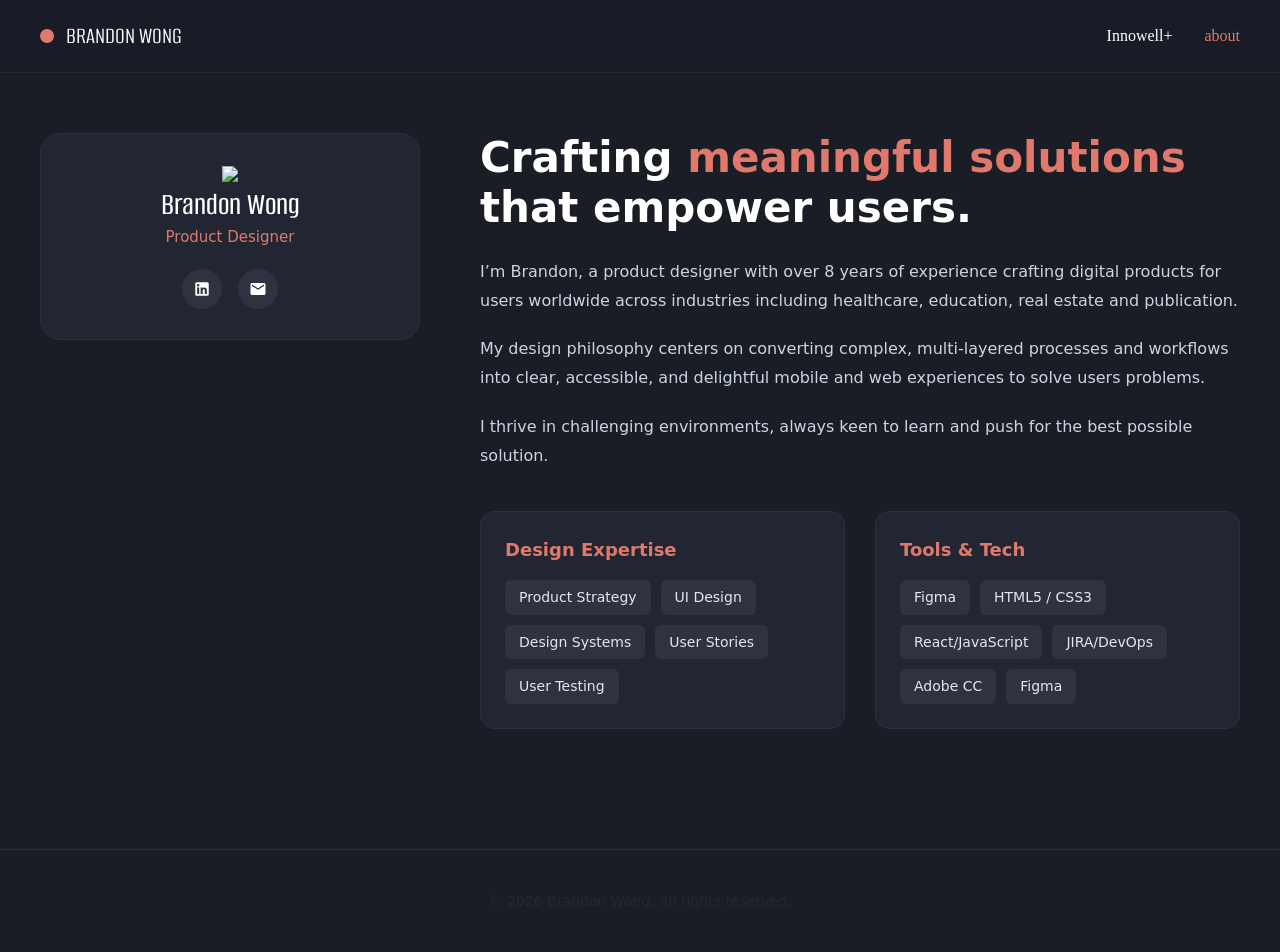
==== about.html @ 5e776abb "First upload" ====
<!DOCTYPE html>
<html lang="en">

<head>
  <meta charset="UTF-8">
  <meta name="viewport" content="width=device-width, initial-scale=1.0">
  <title>About — Brandon Wong | Product Designer</title>
  <meta name="description"
    content="Learn more about Brandon Wong, Senior Product Designer specializing in healthtech, design systems, and complex product strategies.">
  <!-- Fonts -->
  <link rel="preconnect" href="https://fonts.googleapis.com">
  <link rel="preconnect" href="https://fonts.gstatic.com" crossorigin>
  <link
    href="https://fonts.googleapis.com/css2?family=Alumni+Sans:ital,wght@0,100..900;1,100..900&family=Antonio:wght@700&family=Inter:wght@300;400;500;600;700&display=swap"
    rel="stylesheet">
  <!-- Stylesheet -->
  <link rel="stylesheet" href="css/style.css">
</head>

<body>

  <!-- Persistent Site Header (Same header structure as Innowell+ page) -->
  <header class="site-header">
    <div class="container header-inner">
      <!-- Left side: Red circle + Brandon Wong -->
      <a href="index.html" class="header-brand" title="Back to Title Page">
        <span class="brand-dot" aria-hidden="true"></span>
        <span>BRANDON WONG</span>
      </a>

      <!-- Right side: Innowell+ (Active) & About (Inactive) -->
      <nav class="header-nav" aria-label="Main Navigation">
        <a href="innowell.html" class="nav-link inactive">Innowell+</a>
        <a href="about.html" class="nav-link active">about</a>
      </nav>
    </div>
  </header>

  <!-- About Page Content -->
  <main class="about-hero">
    <div class="container">
      <div class="about-grid">

        <!-- Left Column: Avatar & Social Card -->
        <div class="about-avatar-card">
          <div style="border-radius: 30px; ">
            <img src="assets/brandon.svg" />
          </div>
          <!-- <div class="avatar-image-placeholder" aria-label="Brandon Wong initials">BW</div> -->
          <h2 class="avatar-name">Brandon Wong</h2>
          <p class="avatar-role">Product Designer</p>

          <div class="social-links">
            <a href="https://linkedin.com/in/wongbrandon" target="_blank" rel="noopener noreferrer" class="social-icon"
              title="LinkedIn">
              <svg width="18" height="18" fill="currentColor" viewBox="0 0 24 24">
                <path
                  d="M19 3a2 2 0 0 1 2 2v14a2 2 0 0 1-2 2H5a2 2 0 0 1-2-2V5a2 2 0 0 1 2-2h14m-.5 15.5v-5.3a3.26 3.26 0 0 0-3.26-3.26c-.85 0-1.84.52-2.28 1.3v-1.11h-2.79v8.37h2.79v-4.93c0-.77.62-1.4 1.39-1.4a1.4 1.4 0 0 1 1.4 1.4v4.93h2.75M6.88 8.56a1.68 1.68 0 0 0 1.68-1.68c0-.93-.75-1.69-1.68-1.69a1.69 1.69 0 0 0-1.69 1.69c0 .93.76 1.68 1.69 1.68m1.39 9.94v-8.37H5.5v8.37h2.77z" />
              </svg>
            </a>
            <a href="mailto:create@brandonwong.com.au" class="social-icon" title="Email">
              <svg width="18" height="18" fill="currentColor" viewBox="0 0 24 24">
                <path
                  d="M20 4H4c-1.1 0-1.99.9-1.99 2L2 18c0 1.1.9 2 2 2h16c1.1 0 2-.9 2-2V6c0-1.1-.9-2-2-2zm0 4l-8 5-8-5V6l8 5 8-5v2z" />
              </svg>
            </a>
          </div>
        </div>

        <!-- Right Column: Bio, Vision & Skills -->
        <div class="about-bio-content">
          <h1 class="about-bio-title">Crafting <span class="highlight-red">meaningful solutions </span>that
            empower users.</h1>

          <p class="cs-paragraph">
            I’m Brandon, a product designer with over 8 years of experience crafting digital products for users
            worldwide across industries including healthcare, education, real estate and publication.
          </p>
          <p class="cs-paragraph">
            My design philosophy centers on converting complex, multi-layered processes and workflows into
            clear, accessible, and delightful mobile and web experiences to solve users problems.
          </p>
          <p class="cs-paragraph">
            I thrive in challenging environments, always keen to learn and push for the best possible solution.
          </p>

          <!-- Skills & Toolset Grid -->
          <div class="skills-grid">

            <div class="skill-category">
              <h3 class="skill-cat-title">Design Expertise</h3>
              <div class="skill-tags-list">
                <span class="skill-badge">Product Strategy</span>
                <span class="skill-badge">UI Design</span>
                <span class="skill-badge">Design Systems</span>
                <span class="skill-badge">User Stories</span>
                <span class="skill-badge">User Testing</span>
              </div>
            </div>

            <div class="skill-category">
              <h3 class="skill-cat-title">Tools &amp; Tech</h3>
              <div class="skill-tags-list">
                <span class="skill-badge">Figma</span>
                <span class="skill-badge">HTML5 / CSS3</span>
                <span class="skill-badge">React/JavaScript</span>
                <span class="skill-badge">JIRA/DevOps</span>
                <span class="skill-badge">Adobe CC</span>
                <span class="skill-badge">Figma</span>
              </div>
            </div>

          </div>

        </div>

      </div>
    </div>
  </main>

  <!-- Footer -->
  <footer class="site-footer">
    <div class="container">
      <p>&copy; 2026 Brandon Wong. All rights reserved.</p>
    </div>
  </footer>

  <script src="js/main.js"></script>
</body>

</html>
---- css/style.css ----
/* Reset & Base Styles */
*,
*::before,
*::after {
  box-sizing: border-box;
  margin: 0;
  padding: 0;
}

:root {
  --bg-dark: #1a1d26;
  --bg-darker: #13151c;
  --bg-card: #222633;
  --accent-red: #E0796C;
  --text-white: #ffffff;
  --text-muted: #9ba1b0;
  --text-dim: #252734;
  --border-color: #2b3040;
  --container-max-width: 1440px;
  --font-main: 'Helvetica Neue', system-ui, -apple-system, sans-serif;
  --font-display: 'Helvetica Neue', 'Roboto', sans-serif;
}

html,
body {
  width: 100%;
  min-height: 100vh;
  background-color: var(--bg-dark);
  color: var(--text-white);
  font-family: var(--font-main);
  line-height: 1.6;
  -webkit-font-smoothing: antialiased;
  overflow-x: hidden;
}

/* Links & Buttons */
a {
  color: inherit;
  text-decoration: none;
  transition: all 0.2s ease;
}

button {
  font-family: inherit;
  cursor: pointer;
  border: none;
  outline: none;
  background: none;
}

li {
  margin-bottom: 24px;
}

/* Page Layout Containers */
.container {
  max-width: var(--container-max-width);
  margin: 0 auto;
  padding: 0 40px;
}

@media (min-width: 1440px) {
  .container {
    width: 75%;
  }
}

@media (max-width: 768px) {
  .container {
    padding: 0 20px;
  }
}

/* ==========================================================================
   1. TITLE PAGE (Landing Page)
   ========================================================================== */
.title-page-body {
  background-color: #1a1d26;
  height: 100vh;
  width: 100vw;
  overflow: hidden;
  position: relative;
  display: flex;
  align-items: center;
}

.title-page-container {
  width: 100%;
  max-width: var(--container-max-width);
  margin: 0 auto;
  padding: 0 30px;
  position: relative;
  z-index: 10;
}

.title-content-box {
  max-width: 600px;
}

.title-heading {
  font-family: 'Alumni Sans';
  font-size: 100px;
  font-weight: 400;
  letter-spacing: 0.04em;
  line-height: 1.0;
  color: var(--text-white);
  text-transform: uppercase;
  margin-bottom: 12px;
}

.title-subheading {
  font-family: 'Alumni Sans';
  font-size: 32px;
  font-weight: 300;
  letter-spacing: 0.40em;
  color: var(--text-white);
  opacity: 0.9;
  text-transform: lowercase;
  margin-bottom: 60px;
  padding-left: 5px;
}

.title-nav-buttons {
  display: flex;
  align-items: center;
  gap: 48px;
  padding-left: 5px;
}

.title-btn {
  font-size: 18px;
  font-weight: 300;
  letter-spacing: 0.08em;
  color: var(--text-white);
  position: relative;
  padding-bottom: 4px;
}

.title-btn::after {
  content: '';
  position: absolute;
  bottom: 0;
  left: 0;
  width: 0;
  height: 2px;
  background-color: var(--accent-red);
  transition: width 0.3s ease;
}

.title-btn:hover {
  color: var(--accent-red);
}

.title-btn:hover::after {
  width: 100%;
}

/* Large Red Accent Circle on Title Page */
.title-red-circle {
  position: absolute;
  right: -250px;
  top: 50%;
  transform: translateY(-50%);
  width: 800px;
  height: 800px;
  background-color: var(--accent-red);
  border-radius: 50%;
  z-index: 1;
  pointer-events: none;
  box-shadow: 0 0 80px rgba(232, 64, 49, 0.25);
}

/* Title Page Responsiveness */
@media (max-width: 1200px) {
  .title-heading {
    font-size: 72px;
  }

  .title-red-circle {
    width: 650px;
    height: 650px;
    right: -250px;
  }
}

@media (max-width: 900px) {
  .title-page-container {
    padding: 0 40px;
  }

  .title-heading {
    font-size: 56px;
  }

  .title-subheading {
    font-size: 18px;
    letter-spacing: 0.25em;
    margin-bottom: 40px;
  }

  .title-red-circle {
    width: 500px;
    height: 500px;
    right: -200px;
    opacity: 0.85;
  }
}

@media (max-width: 600px) {
  .title-page-container {
    padding: 0 24px;
  }

  .title-heading {
    font-size: 44px;
  }

  .title-subheading {
    font-size: 16px;
    letter-spacing: 0.2em;
  }

  .title-nav-buttons {
    gap: 32px;
  }

  .title-btn {
    font-size: 16px;
  }

  .title-red-circle {
    width: 360px;
    height: 360px;
    right: -180px;
    opacity: 0.7;
  }
}

/* ==========================================================================
   2. HEADER (Innowell+ & About Pages)
   ========================================================================== */
.site-header {
  position: sticky;
  top: 0;
  left: 0;
  width: 100%;
  background-color: rgba(26, 29, 38, 0.95);
  backdrop-filter: blur(12px);
  z-index: 100;
  border-bottom: 1px solid rgba(255, 255, 255, 0.05);
  padding: 24px 0;
}

.header-inner {
  display: flex;
  justify-content: space-between;
  align-items: center;
}

/* Left Brand Link */
.header-brand {
  display: flex;
  align-items: center;
  gap: 12px;
  font-size: 18px;
  font-weight: 500;
  color: var(--text-white);
  font-family: Alumni Sans;
  font-weight: 400;
  font-style: Regular;
  font-size: 24px;
  line-height: 100%;
  letter-spacing: 0%;
  vertical-align: middle;
}

.brand-dot {
  width: 14px;
  height: 14px;
  background-color: var(--accent-red);
  border-radius: 50%;
  display: inline-block;
}

.header-brand:hover .brand-dot {
  transform: scale(1.15);
  transition: transform 0.2s ease;
}

/* Right Header Nav Links */
.header-nav {
  display: flex;
  align-items: center;
  gap: 32px;
  font-family: Helvetica Neue;
  font-weight: 500;
  font-size: 14px;
  line-height: 100%;
  letter-spacing: 0%;
  vertical-align: middle;
}

.nav-link {
  font-size: 16px;
  transition: color 0.2s ease, font-weight 0.2s ease;
}

/* Active and Inactive state definitions per prompt:
   Active: font-weight: bold; color: #E84031;
   Inactive: font-weight: light (300); color: #ffffff;
*/
.nav-link.active {
  font-weight: 500;
  color: var(--accent-red);
}

.nav-link.inactive {
  font-weight: 300;
  color: #ffffff;
}

.nav-link.inactive:hover {
  color: var(--accent-red);
}

/* ==========================================================================
   3. INNOWELL+ PAGE (Case Study Content)
   ========================================================================== */
.case-study {
  padding-top: 40px;
  padding-bottom: 100px;
}

/* Hero Banner & Phone Mockup */
.hero-mockup-wrapper {
  width: 100%;
  /* background: #eef3f2; */
  border-radius: 16px;
  /* padding: 60px 20px; */
  display: flex;
  justify-content: center;
  align-items: center;
  margin-bottom: 60px;
  /* box-shadow: 0 20px 40px rgba(0, 0, 0, 0.3); */
}

.hero-phone-container {
  /* max-width: 480px; */
  width: 100%;
}

.hero-phone-container img,
.hero-phone-container svg {
  width: 100%;
  height: auto;
  display: block;
}

/* Case Study Header Info */
.cs-header-info {
  margin-bottom: 24px;
}

.cs-title-row {
  display: flex;
  flex-direction: column;
  gap: 8px;
  margin-bottom: 24px;
}

.cs-main-title {
  font-size: 48px;
  color: var(--text-white);
  font-family: 'Alumni Sans';
  font-weight: 500;
  line-height: 100%;
  letter-spacing: 0%;
  vertical-align: middle;
}

.cs-main-subtitle {
  font-size: 24px;
  color: var(--text-white);
  font-family: 'Alumni Sans';
  font-weight: 300;
  line-height: 100%;
  letter-spacing: 0%;
  vertical-align: middle;
}

.cs-tags {
  display: flex;
  flex-wrap: wrap;
  gap: 12px;
  margin-bottom: 32px;
}

.tag-pill {
  padding: 6px 18px;
  border: 1.5px solid var(--accent-red);
  border-radius: 50px;
  color: var(--text-dim);
  font-size: 14px;
  font-weight: 500;
  background-color: #E99F96;
}

.cs-intro-text {
  line-height: 1.8;
  color: #d1d5db;
  /* max-width: 1100px; */
  font-family: 'Helvetica Neue';
  font-weight: 500;
  font-size: 16px;
  letter-spacing: 0%;
}

.cs-divider {
  border: none;
  height: 1.5px;
  background-color: #D64E3C;
  margin: 0 0 24px 0;
}

.cs-img-wrapper {
  padding: 20px 0 40px 0;
  display: flex;
  justify-content: center;
}

.cs-list {
  list-style-type: none;
  padding: 0;
  font-size: 16px;
  line-height: 1.8;
  color: #cbd5e1;
}

.cs-list-heading {
  /* margin-bottom: 24px; */
  text-decoration: underline;
}

/* Content Sections */

.cs-section {
  margin-bottom: 80px;
}

.cs-section-title {
  color: var(--text-white);
  margin-bottom: 12px;
  position: relative;
  padding-left: 16px;
  font-family: 'Helvetica Neue';
  font-weight: 500;
  font-size: 18px;
  line-height: 29px;
  letter-spacing: 0%;
}

.cs-section-title::before {
  content: '';
  position: absolute;
  left: 0;
  top: 6px;
  bottom: 6px;
  width: 4px;
  background-color: var(--accent-red);
  border-radius: 2px;
}

.cs-paragraph {
  font-size: 16px;
  line-height: 1.8;
  color: #cbd5e1;
  margin-bottom: 20px;
  /* max-width: 1100px; */
}

/* Diagrams & Showcase Wrapper */
.diagram-container {
  width: 100%;
  background-color: var(--bg-card);
  border-radius: 16px;
  padding: 30px;
  border: 1px solid var(--border-color);
  margin: 40px 0;
  overflow-x: auto;
}

.diagram-container img,
.diagram-container svg {
  width: 100%;
  height: auto;
  display: block;
}

.showcase-dark-bg {
  background-color: #13151c;
  border-radius: 16px;
  padding: 40px 20px;
}

/* Figma Prototype Button */
.prototype-btn-wrapper {
  margin: 30px 0 50px 0;
}

.figma-btn {
  display: inline-flex;
  align-items: center;
  gap: 12px;
  background-color: var(--accent-red);
  color: #ffffff;
  font-size: 16px;
  font-weight: 600;
  padding: 14px 32px;
  border-radius: 8px;
  /* box-shadow: 0 4px 14px rgba(232, 64, 49, 0.3); */
  transition: background-color 0.2s ease, transform 0.2s ease;
}

.figma-btn:hover {
  background-color: #d33426;
  transform: translateY(-2px);
  /* box-shadow: 0 6px 20px rgba(232, 64, 49, 0.4); */
}

/* iPhone Device Mockup Frame for Outcomes Video Player */
.iphone-video-frame-wrapper {
  display: flex;
  justify-content: center;
  margin-top: 50px;
  width: 100%;
}

.iphone-bezel {
  width: 100%;
  max-width: 420px;
  background: #18181b;
  border: 4px solid #27272a;
  border-radius: 48px;
  padding: 12px;
  position: relative;
  box-shadow: 0 25px 60px rgba(0, 0, 0, 0.5);
}

.iphone-notch {
  width: 130px;
  height: 24px;
  background: #000000;
  border-radius: 12px;
  position: absolute;
  top: 18px;
  left: 50%;
  transform: translateX(-50%);
  z-index: 10;
}

.iphone-screen {
  width: 100%;
  border-radius: 36px;
  overflow: hidden;
  background: #000000;
  position: relative;
}

.iphone-screen video {
  width: 100%;
  height: auto;
  display: block;
}

.iphone-home-bar {
  width: 120px;
  height: 4px;
  background: #ffffff;
  border-radius: 2px;
  margin: 12px auto 4px auto;
  opacity: 0.8;
}

/* ==========================================================================
   4. ABOUT PAGE
   ========================================================================== */
.about-hero {
  padding: 60px 0 40px 0;
}

.about-grid {
  display: grid;
  grid-template-columns: 1fr 2fr;
  gap: 60px;
  align-items: start;
}

.about-avatar-card {
  background-color: var(--bg-card);
  border-radius: 20px;
  padding: 30px;
  border: 1px solid var(--border-color);
  text-align: center;
}

.avatar-image-placeholder {
  width: 180px;
  height: 180px;
  border-radius: 50%;
  background: linear-gradient(135deg, var(--accent-red), #ff7a6b);
  margin: 0 auto 24px auto;
  display: flex;
  align-items: center;
  justify-content: center;
  font-size: 64px;
  font-weight: 700;
  color: #fff;
  box-shadow: 0 10px 30px rgba(232, 64, 49, 0.3);
}

.avatar-name {
  font-size: 32px;
  font-weight: 500;
  margin-bottom: 6px;
  font-family: 'Alumni Sans';
  line-height: 29px;
  letter-spacing: 0%;
}

.avatar-role {
  font-size: 15px;
  color: var(--accent-red);
  font-weight: 500;
  margin-bottom: 20px;
}

.social-links {
  display: flex;
  justify-content: center;
  gap: 16px;
}

.social-icon {
  width: 40px;
  height: 40px;
  border-radius: 50%;
  background-color: rgba(255, 255, 255, 0.06);
  display: flex;
  align-items: center;
  justify-content: center;
  color: #fff;
  transition: all 0.2s ease;
}

.social-icon:hover {
  background-color: var(--accent-red);
  transform: translateY(-3px);
}

.about-bio-title {
  font-size: 42px;
  font-weight: 700;
  margin-bottom: 24px;
  line-height: 1.2;
}

.highlight-red {
  color: var(--accent-red);
}

.skills-grid {
  display: grid;
  grid-template-columns: repeat(2, 1fr);
  gap: 30px;
  margin-top: 40px;
}

.skill-category {
  background: var(--bg-card);
  padding: 24px;
  border-radius: 14px;
  border: 1px solid var(--border-color);
}

.skill-cat-title {
  font-size: 18px;
  font-weight: 600;
  color: var(--accent-red);
  margin-bottom: 16px;
}

.skill-tags-list {
  display: flex;
  flex-wrap: wrap;
  gap: 10px;
}

.skill-badge {
  background: rgba(255, 255, 255, 0.06);
  padding: 6px 14px;
  border-radius: 6px;
  font-size: 14px;
  color: #e2e8f0;
}

@media (max-width: 900px) {
  .about-grid {
    grid-template-columns: 1fr;
    gap: 40px;
  }

  .skills-grid {
    grid-template-columns: 1fr;
  }
}

/* Footer */
.site-footer {
  padding: 40px 0;
  border-top: 1px solid var(--border-color);
  margin-top: 80px;
  text-align: center;
  color: var(--text-dim);
  font-size: 14px;
}
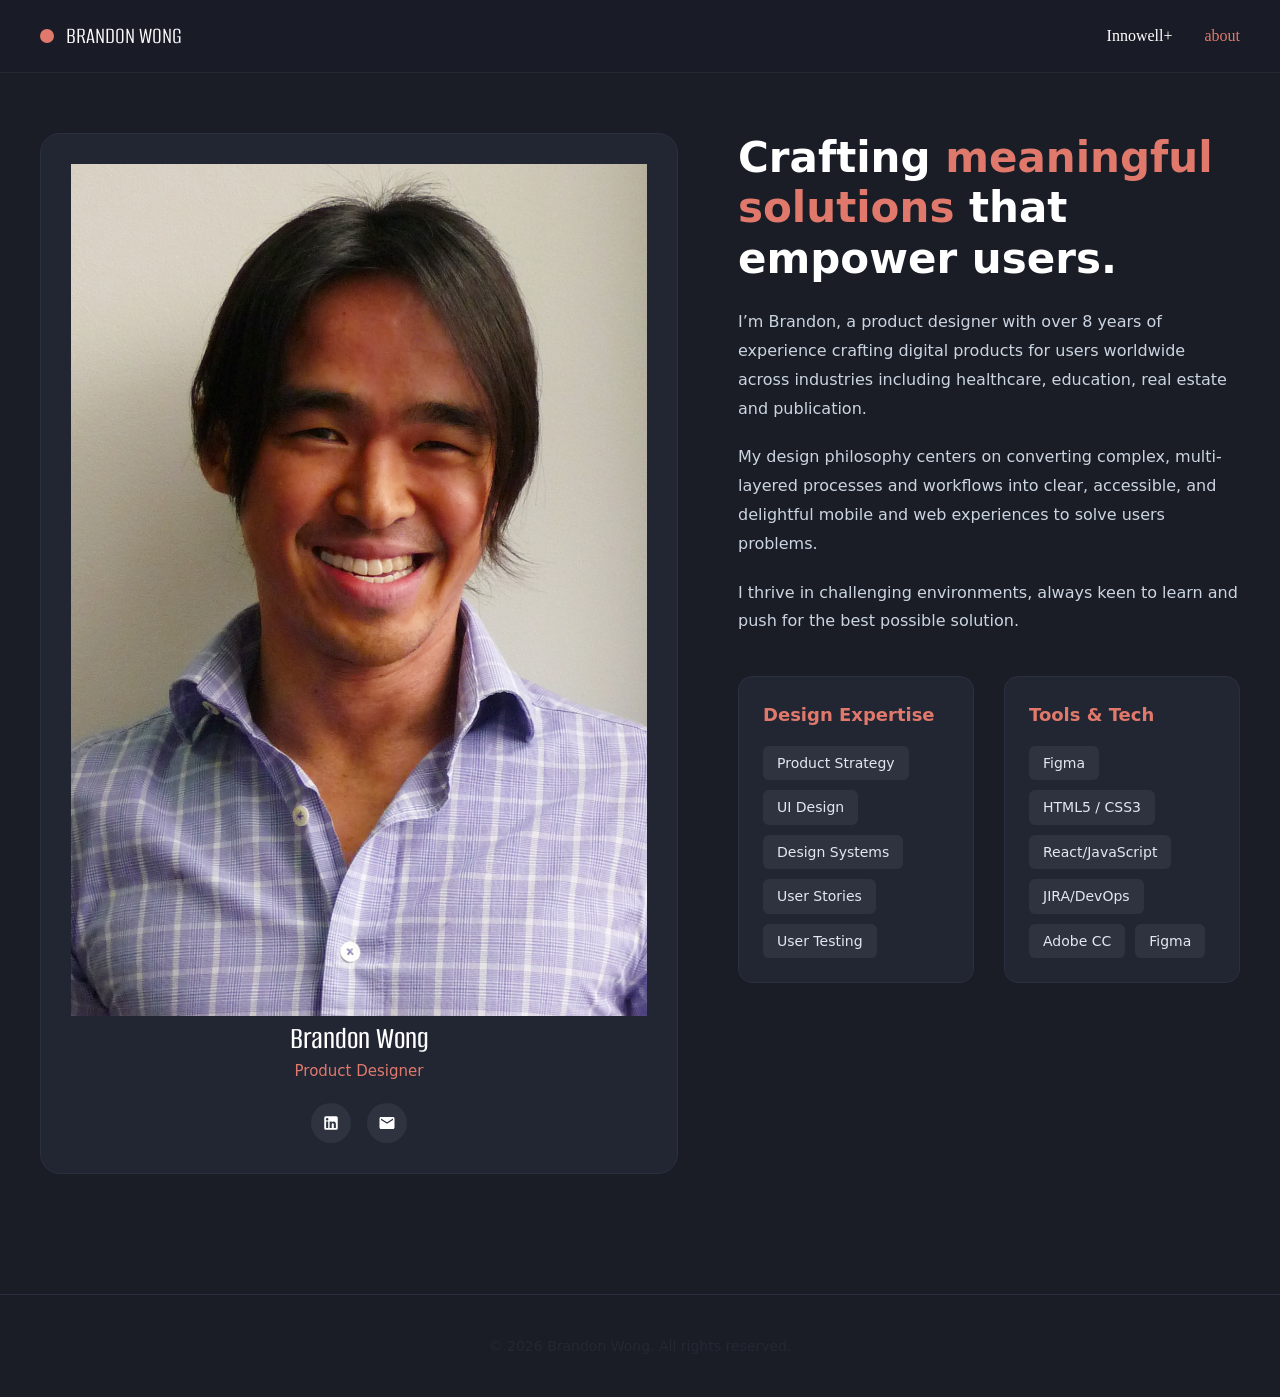
==== commit 107a7caa: "Updated assets to be smaller file size" ====
--- a/about.html
+++ b/about.html
@@ -44,7 +44,7 @@
         <!-- Left Column: Avatar & Social Card -->
         <div class="about-avatar-card">
           <div style="border-radius: 30px; ">
-            <img src="assets/brandon.svg" />
+            <img src="assets/brandon.png" />
           </div>
           <!-- <div class="avatar-image-placeholder" aria-label="Brandon Wong initials">BW</div> -->
           <h2 class="avatar-name">Brandon Wong</h2>
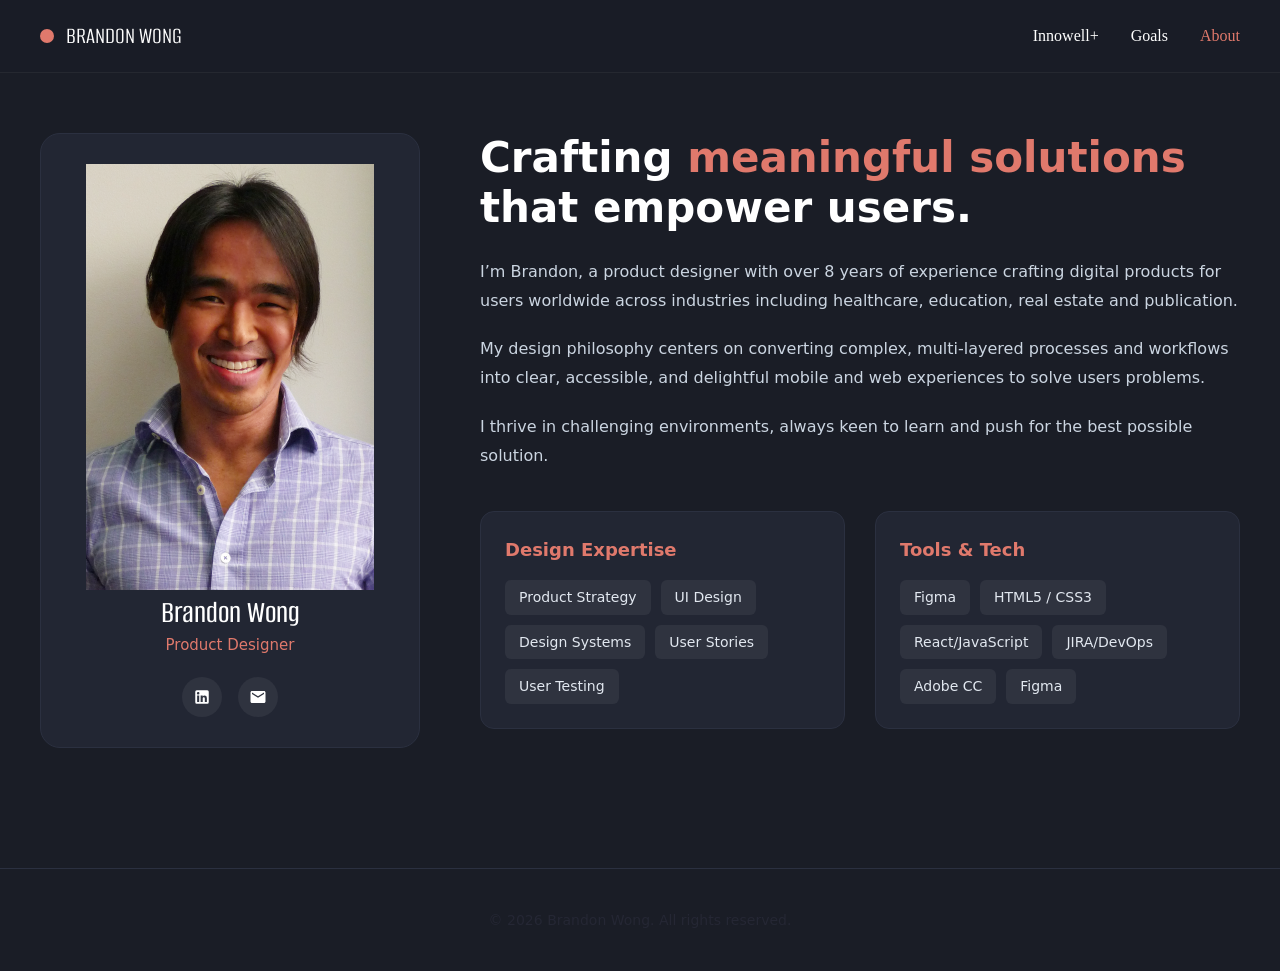
==== commit 50ed6bd2: "Updated to add Goal project" ====
--- a/about.html
+++ b/about.html
@@ -31,7 +31,8 @@
       <!-- Right side: Innowell+ (Active) & About (Inactive) -->
       <nav class="header-nav" aria-label="Main Navigation">
         <a href="innowell.html" class="nav-link inactive">Innowell+</a>
-        <a href="about.html" class="nav-link active">about</a>
+        <a href="goals.html" class="nav-link inactive">Goals</a>
+        <a href="about.html" class="nav-link active">About</a>
       </nav>
     </div>
   </header>
--- a/css/style.css
+++ b/css/style.css
@@ -429,7 +429,7 @@
 }
 
 .cs-list {
-  list-style-type: none;
+  list-style-type: bullet;
   padding: 0;
   font-size: 16px;
   line-height: 1.8;
